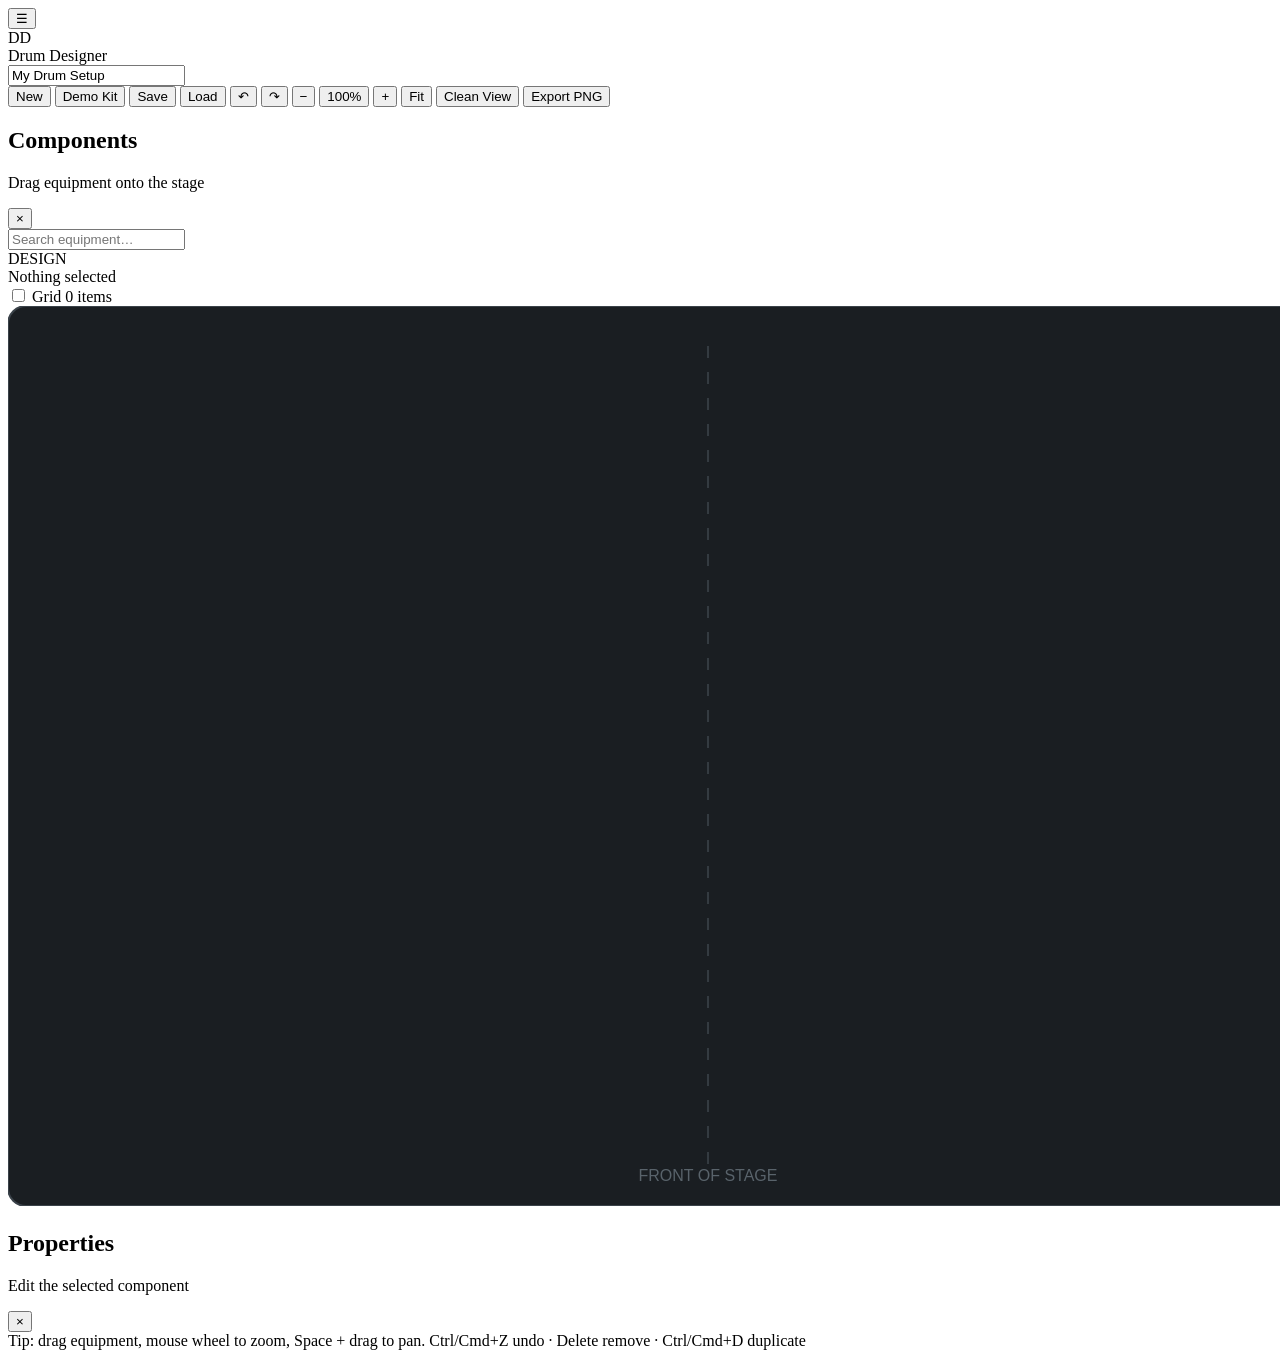
==== index.html @ b270025f "Build initial Drum Designer web app shell" ====
<!doctype html>
<html lang="en">
<head>
  <meta charset="utf-8" />
  <meta name="viewport" content="width=device-width, initial-scale=1" />
  <meta name="theme-color" content="#121417" />
  <title>Drum Designer</title>
  <link rel="stylesheet" href="styles.css" />
</head>
<body>
  <div class="app-shell">
    <header class="topbar">
      <div class="brand-block">
        <button class="icon-button mobile-only" id="libraryToggle" aria-label="Toggle component library">☰</button>
        <div class="brand-mark">DD</div>
        <div>
          <div class="brand-name">Drum Designer</div>
          <input id="projectName" class="project-name" value="My Drum Setup" aria-label="Project name" />
        </div>
      </div>

      <div class="toolbar" role="toolbar" aria-label="Project controls">
        <button class="tool-button" id="newProjectBtn">New</button>
        <button class="tool-button" id="demoBtn">Demo Kit</button>
        <button class="tool-button" id="saveBtn">Save</button>
        <button class="tool-button" id="loadBtn">Load</button>
        <span class="toolbar-divider"></span>
        <button class="icon-button" id="undoBtn" title="Undo (Ctrl/Cmd+Z)">↶</button>
        <button class="icon-button" id="redoBtn" title="Redo (Ctrl/Cmd+Shift+Z)">↷</button>
        <span class="toolbar-divider"></span>
        <button class="icon-button" id="zoomOutBtn" title="Zoom out">−</button>
        <button class="zoom-readout" id="zoomReadout">100%</button>
        <button class="icon-button" id="zoomInBtn" title="Zoom in">+</button>
        <button class="tool-button" id="fitBtn">Fit</button>
        <span class="toolbar-divider"></span>
        <button class="tool-button" id="cleanViewBtn">Clean View</button>
        <button class="tool-button primary" id="exportBtn">Export PNG</button>
      </div>
    </header>

    <main class="main-layout">
      <aside class="library-panel" id="libraryPanel">
        <div class="panel-heading">
          <div>
            <h2>Components</h2>
            <p>Drag equipment onto the stage</p>
          </div>
          <button class="icon-button mobile-only" id="libraryClose" aria-label="Close component library">×</button>
        </div>

        <div class="library-search-wrap">
          <input id="librarySearch" class="library-search" type="search" placeholder="Search equipment…" />
        </div>

        <div id="libraryContent" class="library-content"></div>
      </aside>

      <section class="workspace-wrap">
        <div class="workspace-status">
          <div class="mode-pill">DESIGN</div>
          <div id="selectionReadout">Nothing selected</div>
          <div class="status-spacer"></div>
          <label class="grid-toggle"><input id="gridToggle" type="checkbox" /> Grid</label>
          <span id="objectCount">0 items</span>
        </div>

        <div id="workspaceViewport" class="workspace-viewport" tabindex="0" aria-label="Drum layout workspace">
          <svg id="workspaceSvg" class="workspace-svg" xmlns="http://www.w3.org/2000/svg" width="1400" height="900" viewBox="0 0 1400 900">
            <defs>
              <radialGradient id="cymbalGradient" cx="42%" cy="36%" r="70%">
                <stop offset="0" stop-color="#fff3b8" />
                <stop offset="0.42" stop-color="#e5b94f" />
                <stop offset="0.78" stop-color="#b78128" />
                <stop offset="1" stop-color="#74501d" />
              </radialGradient>
              <radialGradient id="drumGradient" cx="45%" cy="38%" r="66%">
                <stop offset="0" stop-color="#f9fbfd" />
                <stop offset="0.7" stop-color="#d4dce2" />
                <stop offset="1" stop-color="#8d969d" />
              </radialGradient>
              <linearGradient id="hardwareGradient" x1="0" y1="0" x2="1" y2="1">
                <stop offset="0" stop-color="#e8edf0" />
                <stop offset="0.45" stop-color="#89939a" />
                <stop offset="1" stop-color="#434a50" />
              </linearGradient>
              <filter id="softShadow" x="-30%" y="-30%" width="160%" height="160%">
                <feDropShadow dx="0" dy="4" stdDeviation="5" flood-color="#000" flood-opacity="0.32" />
              </filter>
              <pattern id="gridPattern" width="25" height="25" patternUnits="userSpaceOnUse">
                <path d="M 25 0 L 0 0 0 25" fill="none" stroke="#2d343a" stroke-width="1" />
              </pattern>
            </defs>
            <rect id="stageBackground" x="0" y="0" width="1400" height="900" rx="18" fill="#1a1e22" stroke="#3a4249" stroke-width="2" />
            <rect id="gridLayer" x="0" y="0" width="1400" height="900" rx="18" fill="url(#gridPattern)" opacity="0" pointer-events="none" />
            <g id="stageGuides" pointer-events="none">
              <line x1="700" y1="40" x2="700" y2="860" stroke="#343b41" stroke-width="2" stroke-dasharray="12 14" />
              <text x="700" y="875" text-anchor="middle" fill="#59636b" font-size="16" font-family="Inter, Arial, sans-serif">FRONT OF STAGE</text>
            </g>
            <g id="objectLayer"></g>
          </svg>
        </div>

        <div class="floating-tools" id="floatingTools" hidden>
          <button id="duplicateBtn" title="Duplicate">Duplicate</button>
          <button id="rotateLeftBtn" title="Rotate left">−15°</button>
          <button id="rotateRightBtn" title="Rotate right">+15°</button>
          <button id="backBtn" title="Send backward">Back</button>
          <button id="frontBtn" title="Bring forward">Front</button>
          <button id="propertiesBtn" title="Properties">Properties</button>
          <button id="deleteBtn" class="danger" title="Delete">Delete</button>
        </div>
      </section>

      <aside class="properties-panel" id="propertiesPanel" aria-hidden="true">
        <div class="panel-heading">
          <div>
            <h2>Properties</h2>
            <p>Edit the selected component</p>
          </div>
          <button class="icon-button" id="propertiesClose" aria-label="Close properties">×</button>
        </div>
        <div id="propertiesContent" class="properties-content"></div>
      </aside>
    </main>

    <footer class="footerbar">
      <span>Tip: drag equipment, mouse wheel to zoom, Space + drag to pan.</span>
      <span>Ctrl/Cmd+Z undo · Delete remove · Ctrl/Cmd+D duplicate</span>
    </footer>
  </div>

  <div class="toast" id="toast" role="status" aria-live="polite"></div>

  <script src="app.js"></script>
</body>
</html>
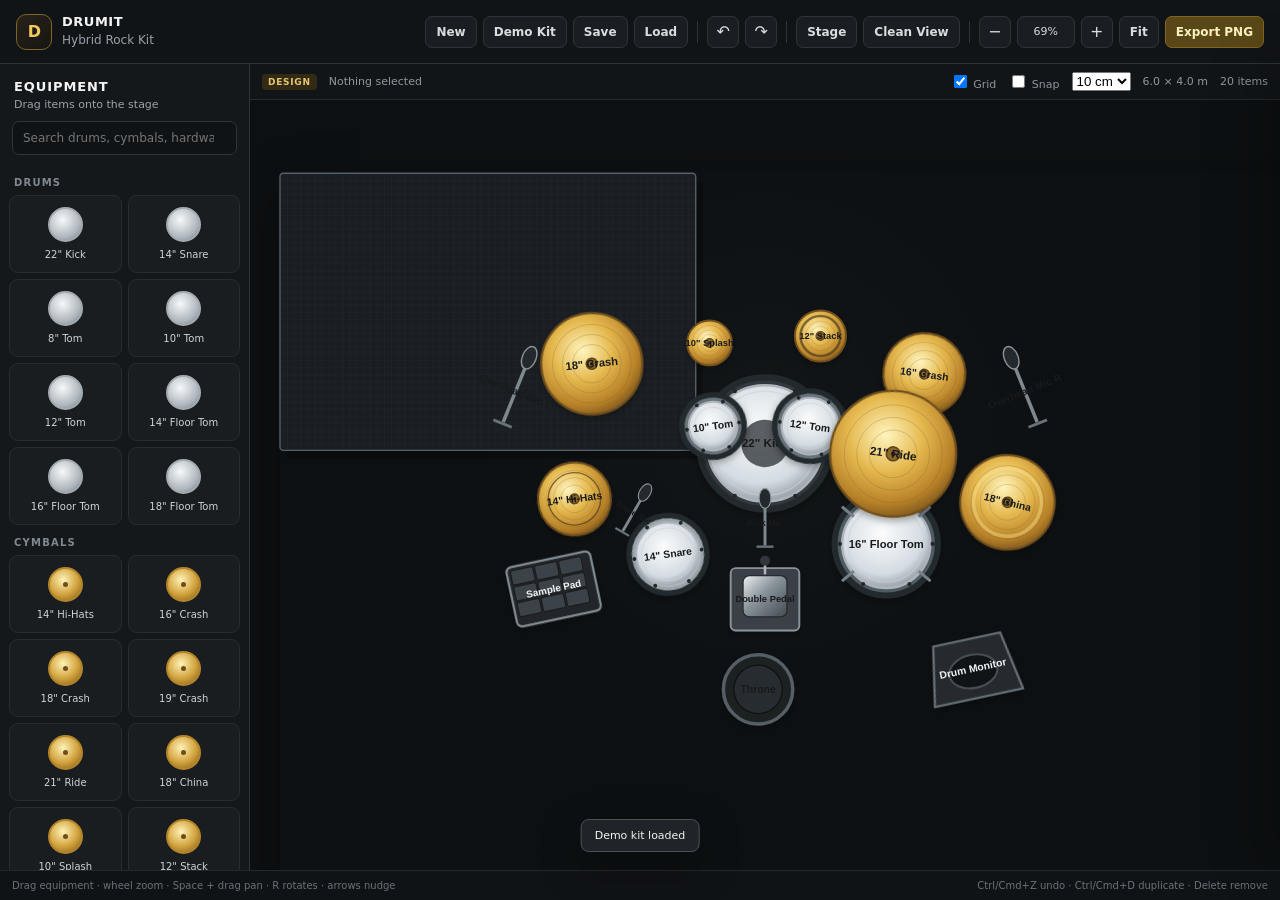
==== commit b6d1691b: "Upgrade Drumit editor controls and stage configuration UI" ====
--- a/index.html
+++ b/index.html
@@ -3,18 +3,18 @@
 <head>
   <meta charset="utf-8" />
   <meta name="viewport" content="width=device-width, initial-scale=1" />
-  <meta name="theme-color" content="#121417" />
-  <title>Drum Designer</title>
+  <meta name="theme-color" content="#101214" />
+  <title>Drumit — Drum & Stage Designer</title>
   <link rel="stylesheet" href="styles.css" />
 </head>
 <body>
   <div class="app-shell">
     <header class="topbar">
       <div class="brand-block">
-        <button class="icon-button mobile-only" id="libraryToggle" aria-label="Toggle component library">☰</button>
-        <div class="brand-mark">DD</div>
+        <button class="icon-button mobile-only" id="libraryToggle" aria-label="Toggle equipment library">☰</button>
+        <div class="brand-mark">D</div>
         <div>
-          <div class="brand-name">Drum Designer</div>
+          <div class="brand-name">Drumit</div>
           <input id="projectName" class="project-name" value="My Drum Setup" aria-label="Project name" />
         </div>
       </div>
@@ -28,12 +28,13 @@
         <button class="icon-button" id="undoBtn" title="Undo (Ctrl/Cmd+Z)">↶</button>
         <button class="icon-button" id="redoBtn" title="Redo (Ctrl/Cmd+Shift+Z)">↷</button>
         <span class="toolbar-divider"></span>
+        <button class="tool-button stage-button" id="stageBtn">Stage</button>
+        <button class="tool-button" id="cleanViewBtn">Clean View</button>
+        <span class="toolbar-divider"></span>
         <button class="icon-button" id="zoomOutBtn" title="Zoom out">−</button>
         <button class="zoom-readout" id="zoomReadout">100%</button>
         <button class="icon-button" id="zoomInBtn" title="Zoom in">+</button>
         <button class="tool-button" id="fitBtn">Fit</button>
-        <span class="toolbar-divider"></span>
-        <button class="tool-button" id="cleanViewBtn">Clean View</button>
         <button class="tool-button primary" id="exportBtn">Export PNG</button>
       </div>
     </header>
@@ -42,16 +43,14 @@
       <aside class="library-panel" id="libraryPanel">
         <div class="panel-heading">
           <div>
-            <h2>Components</h2>
-            <p>Drag equipment onto the stage</p>
+            <h2>Equipment</h2>
+            <p>Drag items onto the stage</p>
           </div>
-          <button class="icon-button mobile-only" id="libraryClose" aria-label="Close component library">×</button>
+          <button class="icon-button mobile-only" id="libraryClose" aria-label="Close equipment library">×</button>
         </div>
-
         <div class="library-search-wrap">
-          <input id="librarySearch" class="library-search" type="search" placeholder="Search equipment…" />
+          <input id="librarySearch" class="library-search" type="search" placeholder="Search drums, cymbals, hardware…" />
         </div>
-
         <div id="libraryContent" class="library-content"></div>
       </aside>
 
@@ -60,53 +59,63 @@
           <div class="mode-pill">DESIGN</div>
           <div id="selectionReadout">Nothing selected</div>
           <div class="status-spacer"></div>
-          <label class="grid-toggle"><input id="gridToggle" type="checkbox" /> Grid</label>
+          <label class="compact-control"><input id="gridToggle" type="checkbox" checked /> Grid</label>
+          <label class="compact-control"><input id="snapToggle" type="checkbox" /> Snap</label>
+          <select id="snapSize" class="status-select" title="Snap grid size">
+            <option value="5">5 cm</option>
+            <option value="10" selected>10 cm</option>
+            <option value="25">25 cm</option>
+            <option value="50">50 cm</option>
+          </select>
+          <span id="stageReadout">6.0 × 4.0 m</span>
           <span id="objectCount">0 items</span>
         </div>
 
-        <div id="workspaceViewport" class="workspace-viewport" tabindex="0" aria-label="Drum layout workspace">
-          <svg id="workspaceSvg" class="workspace-svg" xmlns="http://www.w3.org/2000/svg" width="1400" height="900" viewBox="0 0 1400 900">
+        <div id="workspaceViewport" class="workspace-viewport" tabindex="0" aria-label="Drum and stage layout workspace">
+          <svg id="workspaceSvg" class="workspace-svg" xmlns="http://www.w3.org/2000/svg" width="1800" height="1800" viewBox="0 0 1800 1800">
             <defs>
               <radialGradient id="cymbalGradient" cx="42%" cy="36%" r="70%">
-                <stop offset="0" stop-color="#fff3b8" />
+                <stop offset="0" stop-color="#fff5bf" />
                 <stop offset="0.42" stop-color="#e5b94f" />
                 <stop offset="0.78" stop-color="#b78128" />
                 <stop offset="1" stop-color="#74501d" />
               </radialGradient>
               <radialGradient id="drumGradient" cx="45%" cy="38%" r="66%">
-                <stop offset="0" stop-color="#f9fbfd" />
+                <stop offset="0" stop-color="#fbfcfd" />
                 <stop offset="0.7" stop-color="#d4dce2" />
                 <stop offset="1" stop-color="#8d969d" />
               </radialGradient>
               <linearGradient id="hardwareGradient" x1="0" y1="0" x2="1" y2="1">
-                <stop offset="0" stop-color="#e8edf0" />
+                <stop offset="0" stop-color="#edf1f3" />
                 <stop offset="0.45" stop-color="#89939a" />
                 <stop offset="1" stop-color="#434a50" />
               </linearGradient>
               <filter id="softShadow" x="-30%" y="-30%" width="160%" height="160%">
                 <feDropShadow dx="0" dy="4" stdDeviation="5" flood-color="#000" flood-opacity="0.32" />
               </filter>
-              <pattern id="gridPattern" width="25" height="25" patternUnits="userSpaceOnUse">
-                <path d="M 25 0 L 0 0 0 25" fill="none" stroke="#2d343a" stroke-width="1" />
+              <pattern id="gridPattern" width="10" height="10" patternUnits="userSpaceOnUse">
+                <path d="M 10 0 L 0 0 0 10" fill="none" stroke="#394148" stroke-width="0.7" />
               </pattern>
             </defs>
-            <rect id="stageBackground" x="0" y="0" width="1400" height="900" rx="18" fill="#1a1e22" stroke="#3a4249" stroke-width="2" />
-            <rect id="gridLayer" x="0" y="0" width="1400" height="900" rx="18" fill="url(#gridPattern)" opacity="0" pointer-events="none" />
-            <g id="stageGuides" pointer-events="none">
-              <line x1="700" y1="40" x2="700" y2="860" stroke="#343b41" stroke-width="2" stroke-dasharray="12 14" />
-              <text x="700" y="875" text-anchor="middle" fill="#59636b" font-size="16" font-family="Inter, Arial, sans-serif">FRONT OF STAGE</text>
+            <g id="stageTransform">
+              <rect id="stageShadow" x="0" y="0" width="600" height="400" rx="5" fill="#000" opacity=".3" transform="translate(10 12)" />
+              <rect id="stageBackground" x="0" y="0" width="600" height="400" rx="5" fill="#1a1e22" stroke="#56616a" stroke-width="2" />
+              <rect id="gridLayer" x="0" y="0" width="600" height="400" rx="5" fill="url(#gridPattern)" opacity=".5" pointer-events="none" />
+              <g id="riserLayer" pointer-events="none"></g>
+              <g id="stageGuides" pointer-events="none"></g>
+              <g id="objectLayer"></g>
             </g>
-            <g id="objectLayer"></g>
           </svg>
         </div>
 
         <div class="floating-tools" id="floatingTools" hidden>
           <button id="duplicateBtn" title="Duplicate">Duplicate</button>
-          <button id="rotateLeftBtn" title="Rotate left">−15°</button>
-          <button id="rotateRightBtn" title="Rotate right">+15°</button>
+          <button id="rotateLeftBtn" title="Rotate left 15°">−15°</button>
+          <button id="rotateRightBtn" title="Rotate right 15°">+15°</button>
           <button id="backBtn" title="Send backward">Back</button>
           <button id="frontBtn" title="Bring forward">Front</button>
-          <button id="propertiesBtn" title="Properties">Properties</button>
+          <button id="lockBtn" title="Lock / unlock">Lock</button>
+          <button id="propertiesBtn" title="Object properties">Properties</button>
           <button id="deleteBtn" class="danger" title="Delete">Delete</button>
         </div>
       </section>
@@ -114,8 +123,8 @@
       <aside class="properties-panel" id="propertiesPanel" aria-hidden="true">
         <div class="panel-heading">
           <div>
-            <h2>Properties</h2>
-            <p>Edit the selected component</p>
+            <h2 id="propertiesTitle">Properties</h2>
+            <p id="propertiesSubtitle">Edit the selected component</p>
           </div>
           <button class="icon-button" id="propertiesClose" aria-label="Close properties">×</button>
         </div>
@@ -124,13 +133,12 @@
     </main>
 
     <footer class="footerbar">
-      <span>Tip: drag equipment, mouse wheel to zoom, Space + drag to pan.</span>
-      <span>Ctrl/Cmd+Z undo · Delete remove · Ctrl/Cmd+D duplicate</span>
+      <span>Drag equipment · wheel zoom · Space + drag pan · R rotates · arrows nudge</span>
+      <span>Ctrl/Cmd+Z undo · Ctrl/Cmd+D duplicate · Delete remove</span>
     </footer>
   </div>
 
   <div class="toast" id="toast" role="status" aria-live="polite"></div>
-
   <script src="app.js"></script>
 </body>
 </html>
--- a/styles.css
+++ b/styles.css
@@ -0,0 +1,454 @@
+:root {
+  --bg: #0e1012;
+  --panel: #15181b;
+  --panel-2: #1a1e22;
+  --panel-3: #22272c;
+  --border: #2d343a;
+  --border-strong: #414a52;
+  --text: #f2f4f5;
+  --muted: #99a2aa;
+  --accent: #d7a93c;
+  --accent-strong: #f0c95e;
+  --danger: #d95d5d;
+  --shadow: 0 16px 40px rgba(0, 0, 0, 0.34);
+}
+
+* { box-sizing: border-box; }
+
+html, body {
+  margin: 0;
+  width: 100%;
+  height: 100%;
+  overflow: hidden;
+  background: var(--bg);
+  color: var(--text);
+  font-family: Inter, ui-sans-serif, system-ui, -apple-system, BlinkMacSystemFont, "Segoe UI", sans-serif;
+}
+
+button, input { font: inherit; }
+button { color: inherit; }
+
+.app-shell {
+  display: grid;
+  grid-template-rows: 64px minmax(0, 1fr) 30px;
+  width: 100vw;
+  height: 100vh;
+  background: var(--bg);
+}
+
+.topbar {
+  display: flex;
+  align-items: center;
+  justify-content: space-between;
+  gap: 18px;
+  padding: 0 16px;
+  border-bottom: 1px solid var(--border);
+  background: #111417;
+  min-width: 0;
+}
+
+.brand-block {
+  display: flex;
+  align-items: center;
+  gap: 10px;
+  min-width: 220px;
+}
+
+.brand-mark {
+  display: grid;
+  place-items: center;
+  width: 36px;
+  height: 36px;
+  border: 1px solid #7f6527;
+  border-radius: 10px;
+  color: var(--accent-strong);
+  background: linear-gradient(145deg, #282219, #171612);
+  font-weight: 800;
+  letter-spacing: -0.04em;
+}
+
+.brand-name {
+  font-size: 13px;
+  font-weight: 800;
+  letter-spacing: .04em;
+  text-transform: uppercase;
+}
+
+.project-name {
+  width: 170px;
+  padding: 2px 0;
+  border: 0;
+  outline: 0;
+  color: var(--muted);
+  background: transparent;
+  font-size: 12px;
+}
+
+.project-name:focus { color: var(--text); }
+
+.toolbar {
+  display: flex;
+  align-items: center;
+  justify-content: flex-end;
+  gap: 6px;
+  min-width: 0;
+  overflow-x: auto;
+  scrollbar-width: none;
+}
+.toolbar::-webkit-scrollbar { display: none; }
+
+.tool-button, .icon-button, .zoom-readout, .floating-tools button {
+  border: 1px solid var(--border);
+  border-radius: 7px;
+  background: #1a1e22;
+  color: #d9dde0;
+  cursor: pointer;
+  transition: .15s ease;
+  white-space: nowrap;
+}
+
+.tool-button:hover, .icon-button:hover, .zoom-readout:hover, .floating-tools button:hover {
+  border-color: var(--border-strong);
+  background: #23282d;
+  color: #fff;
+}
+
+.tool-button {
+  min-height: 32px;
+  padding: 0 10px;
+  font-size: 12px;
+  font-weight: 650;
+}
+
+.tool-button.primary {
+  border-color: #806622;
+  background: #5a4717;
+  color: #fff0bd;
+}
+.tool-button.primary:hover { background: #70591c; }
+
+.icon-button, .zoom-readout {
+  display: inline-grid;
+  place-items: center;
+  height: 32px;
+  min-width: 32px;
+  padding: 0 8px;
+}
+.zoom-readout { min-width: 58px; font-size: 11px; }
+.toolbar-divider { width: 1px; height: 22px; background: var(--border); margin: 0 3px; }
+
+.main-layout {
+  position: relative;
+  display: grid;
+  grid-template-columns: 250px minmax(0, 1fr);
+  min-height: 0;
+  min-width: 0;
+}
+
+.library-panel, .properties-panel {
+  min-height: 0;
+  background: var(--panel);
+}
+
+.library-panel {
+  display: flex;
+  flex-direction: column;
+  border-right: 1px solid var(--border);
+  z-index: 10;
+}
+
+.panel-heading {
+  display: flex;
+  align-items: center;
+  justify-content: space-between;
+  gap: 12px;
+  padding: 15px 14px 10px;
+}
+
+.panel-heading h2 {
+  margin: 0;
+  font-size: 13px;
+  text-transform: uppercase;
+  letter-spacing: .07em;
+}
+.panel-heading p {
+  margin: 4px 0 0;
+  color: var(--muted);
+  font-size: 11px;
+}
+
+.library-search-wrap { padding: 0 12px 10px; }
+.library-search {
+  width: 100%;
+  height: 34px;
+  border: 1px solid var(--border);
+  border-radius: 7px;
+  outline: none;
+  background: #101316;
+  color: var(--text);
+  padding: 0 10px;
+  font-size: 12px;
+}
+.library-search:focus { border-color: #6f5b2d; }
+
+.library-content {
+  min-height: 0;
+  overflow: auto;
+  padding: 0 9px 18px;
+}
+
+.library-category { margin-bottom: 8px; }
+.category-title {
+  margin: 12px 5px 7px;
+  color: #7f8991;
+  font-size: 10px;
+  font-weight: 800;
+  letter-spacing: .12em;
+  text-transform: uppercase;
+}
+
+.library-grid {
+  display: grid;
+  grid-template-columns: repeat(2, minmax(0, 1fr));
+  gap: 6px;
+}
+
+.library-item {
+  display: flex;
+  flex-direction: column;
+  align-items: center;
+  justify-content: center;
+  gap: 7px;
+  min-height: 78px;
+  padding: 8px 5px;
+  border: 1px solid #262c31;
+  border-radius: 9px;
+  background: #191d20;
+  color: #cfd4d8;
+  cursor: grab;
+  user-select: none;
+}
+.library-item:hover {
+  border-color: #66552c;
+  background: #202326;
+  color: #fff;
+}
+.library-item:active { cursor: grabbing; }
+.library-item span { text-align: center; font-size: 10px; line-height: 1.15; }
+
+.library-icon { position: relative; width: 35px; height: 35px; }
+.library-icon.circle {
+  border-radius: 50%;
+  border: 2px solid #a3abb0;
+  background: radial-gradient(circle at 40% 35%, #f6f8f9, #adb6bc 65%, #677179);
+}
+.library-icon.cymbal {
+  border-radius: 50%;
+  border: 2px solid #b48428;
+  background: radial-gradient(circle at 42% 35%, #fff3b8, #d1a23c 55%, #7a561e);
+}
+.library-icon.cymbal::after {
+  content: "";
+  position: absolute;
+  inset: 13px;
+  border-radius: 50%;
+  background: #6f4d1b;
+}
+.library-icon.rect {
+  border-radius: 5px;
+  border: 2px solid #65717a;
+  background: linear-gradient(145deg, #59646c, #252a2f);
+}
+.library-icon.pedal {
+  width: 24px;
+  height: 38px;
+  margin-left: 5px;
+  border-radius: 6px 6px 10px 10px;
+  border: 2px solid #7f8990;
+  background: linear-gradient(#bbc2c7, #484f55);
+  transform: skew(-8deg);
+}
+
+.workspace-wrap {
+  position: relative;
+  display: grid;
+  grid-template-rows: 36px minmax(0, 1fr);
+  min-width: 0;
+  min-height: 0;
+  background: #0c0f11;
+}
+
+.workspace-status {
+  display: flex;
+  align-items: center;
+  gap: 12px;
+  padding: 0 12px;
+  border-bottom: 1px solid #252b30;
+  background: #121518;
+  color: #8f989f;
+  font-size: 11px;
+}
+.status-spacer { flex: 1; }
+.mode-pill {
+  padding: 3px 6px;
+  border-radius: 4px;
+  color: #e6c66f;
+  background: #332a16;
+  font-size: 9px;
+  font-weight: 800;
+  letter-spacing: .08em;
+}
+.grid-toggle { display: flex; align-items: center; gap: 5px; cursor: pointer; }
+
+.workspace-viewport {
+  position: relative;
+  min-width: 0;
+  min-height: 0;
+  overflow: hidden;
+  outline: none;
+  background:
+    radial-gradient(circle at 50% 42%, rgba(255,255,255,.025), transparent 45%),
+    #0d1012;
+  cursor: default;
+}
+.workspace-viewport.panning { cursor: grabbing; }
+
+.workspace-svg {
+  position: absolute;
+  left: 50%;
+  top: 50%;
+  transform-origin: 0 0;
+  overflow: visible;
+  touch-action: none;
+  user-select: none;
+  box-shadow: 0 25px 70px rgba(0,0,0,.35);
+}
+
+.drum-object { cursor: move; }
+.drum-object.locked { cursor: not-allowed; }
+.drum-object .selection-ring { display: none; }
+.drum-object.selected .selection-ring { display: block; }
+.clean-mode .selection-ring, .clean-mode #stageGuides { display: none !important; }
+.clean-mode .drum-label { opacity: 1; }
+
+.drum-label {
+  font-family: Inter, Arial, sans-serif;
+  font-size: 15px;
+  font-weight: 760;
+  fill: #181a1c;
+  text-anchor: middle;
+  dominant-baseline: middle;
+  pointer-events: none;
+}
+.drum-label.light { fill: #f0f3f4; }
+.drum-sub-label {
+  font-family: Inter, Arial, sans-serif;
+  font-size: 10px;
+  fill: #525a60;
+  text-anchor: middle;
+  dominant-baseline: middle;
+  pointer-events: none;
+}
+
+.floating-tools {
+  position: absolute;
+  z-index: 20;
+  left: 50%;
+  bottom: 18px;
+  transform: translateX(-50%);
+  display: flex;
+  gap: 5px;
+  padding: 6px;
+  border: 1px solid var(--border-strong);
+  border-radius: 10px;
+  background: rgba(20, 23, 26, .96);
+  box-shadow: var(--shadow);
+  backdrop-filter: blur(8px);
+}
+.floating-tools[hidden] { display: none; }
+.floating-tools button { min-height: 30px; padding: 0 9px; font-size: 10px; }
+.floating-tools .danger:hover { border-color: #884646; background: #4a2727; color: #ffb0b0; }
+
+.properties-panel {
+  position: absolute;
+  z-index: 30;
+  top: 0;
+  right: 0;
+  bottom: 0;
+  width: 300px;
+  border-left: 1px solid var(--border);
+  box-shadow: -20px 0 50px rgba(0,0,0,.24);
+  transform: translateX(100%);
+  transition: transform .18s ease;
+}
+.properties-panel.open { transform: translateX(0); }
+.properties-content { padding: 2px 14px 18px; overflow: auto; height: calc(100% - 65px); }
+.property-group { margin: 12px 0 18px; }
+.property-group-title { margin-bottom: 9px; color: #7f8991; font-size: 10px; font-weight: 800; letter-spacing: .1em; text-transform: uppercase; }
+.property-row { display: grid; grid-template-columns: 92px minmax(0,1fr); align-items: center; gap: 8px; margin-bottom: 8px; }
+.property-row label { color: #a7afb5; font-size: 11px; }
+.property-row input, .property-row select {
+  width: 100%; height: 32px; border: 1px solid var(--border); border-radius: 6px; outline: 0; background: #101316; color: #edf0f2; padding: 0 8px; font-size: 11px;
+}
+.property-row input:focus, .property-row select:focus { border-color: #6e5a2c; }
+
+.footerbar {
+  display: flex;
+  align-items: center;
+  justify-content: space-between;
+  gap: 12px;
+  padding: 0 12px;
+  border-top: 1px solid #24292e;
+  background: #101316;
+  color: #697279;
+  font-size: 10px;
+}
+
+.toast {
+  position: fixed;
+  left: 50%;
+  bottom: 48px;
+  z-index: 100;
+  transform: translate(-50%, 20px);
+  padding: 9px 13px;
+  border: 1px solid #4a5157;
+  border-radius: 8px;
+  background: #202428;
+  color: #f1f3f4;
+  box-shadow: var(--shadow);
+  opacity: 0;
+  pointer-events: none;
+  transition: .18s ease;
+  font-size: 11px;
+}
+.toast.show { opacity: 1; transform: translate(-50%, 0); }
+
+.mobile-only { display: none; }
+
+@media (max-width: 900px) {
+  .app-shell { grid-template-rows: 60px minmax(0,1fr) 26px; }
+  .topbar { padding: 0 9px; }
+  .brand-block { min-width: 190px; }
+  .brand-mark { display: none; }
+  .main-layout { grid-template-columns: minmax(0, 1fr); }
+  .library-panel {
+    position: absolute;
+    inset: 0 auto 0 0;
+    width: 250px;
+    transform: translateX(-100%);
+    transition: transform .18s ease;
+    box-shadow: 20px 0 50px rgba(0,0,0,.32);
+  }
+  .library-panel.open { transform: translateX(0); }
+  .mobile-only { display: inline-grid; }
+  .footerbar span:last-child { display: none; }
+  .floating-tools { max-width: calc(100vw - 20px); overflow-x: auto; }
+  .toolbar .tool-button:not(.primary) { display: none; }
+}
+
+@media (max-width: 560px) {
+  .project-name { width: 125px; }
+  .toolbar-divider { display: none; }
+  .toolbar #undoBtn, .toolbar #redoBtn, .toolbar #zoomOutBtn, .toolbar #zoomInBtn, .toolbar #zoomReadout { display: none; }
+  .properties-panel { width: min(300px, 92vw); }
+}
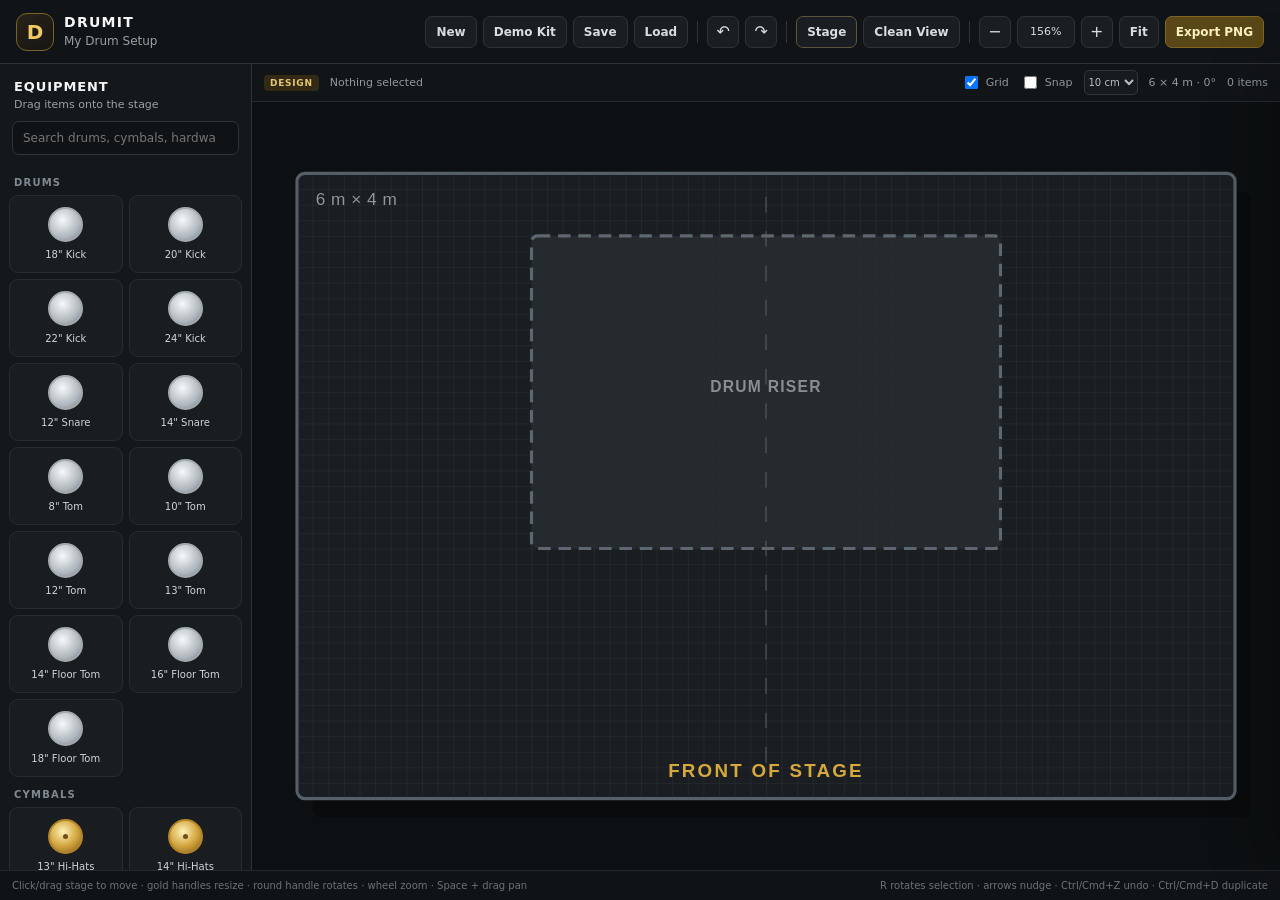
==== commit 2b2f8933: "Add direct stage transform handles" ====
--- a/index.html
+++ b/index.html
@@ -104,6 +104,7 @@
               <g id="riserLayer" pointer-events="none"></g>
               <g id="stageGuides" pointer-events="none"></g>
               <g id="objectLayer"></g>
+              <g id="stageInteractionLayer"></g>
             </g>
           </svg>
         </div>
@@ -133,12 +134,12 @@
     </main>
 
     <footer class="footerbar">
-      <span>Drag equipment · wheel zoom · Space + drag pan · R rotates · arrows nudge</span>
-      <span>Ctrl/Cmd+Z undo · Ctrl/Cmd+D duplicate · Delete remove</span>
+      <span>Click/drag stage to move · gold handles resize · round handle rotates · wheel zoom · Space + drag pan</span>
+      <span>R rotates selection · arrows nudge · Ctrl/Cmd+Z undo · Ctrl/Cmd+D duplicate</span>
     </footer>
   </div>
 
   <div class="toast" id="toast" role="status" aria-live="polite"></div>
   <script src="app.js"></script>
 </body>
-</html>
+</html>
--- a/styles.css
+++ b/styles.css
@@ -1,454 +1,12 @@
-:root {
-  --bg: #0e1012;
-  --panel: #15181b;
-  --panel-2: #1a1e22;
-  --panel-3: #22272c;
-  --border: #2d343a;
-  --border-strong: #414a52;
-  --text: #f2f4f5;
-  --muted: #99a2aa;
-  --accent: #d7a93c;
-  --accent-strong: #f0c95e;
-  --danger: #d95d5d;
-  --shadow: 0 16px 40px rgba(0, 0, 0, 0.34);
-}
-
-* { box-sizing: border-box; }
-
-html, body {
-  margin: 0;
-  width: 100%;
-  height: 100%;
-  overflow: hidden;
-  background: var(--bg);
-  color: var(--text);
-  font-family: Inter, ui-sans-serif, system-ui, -apple-system, BlinkMacSystemFont, "Segoe UI", sans-serif;
-}
-
-button, input { font: inherit; }
-button { color: inherit; }
-
-.app-shell {
-  display: grid;
-  grid-template-rows: 64px minmax(0, 1fr) 30px;
-  width: 100vw;
-  height: 100vh;
-  background: var(--bg);
-}
-
-.topbar {
-  display: flex;
-  align-items: center;
-  justify-content: space-between;
-  gap: 18px;
-  padding: 0 16px;
-  border-bottom: 1px solid var(--border);
-  background: #111417;
-  min-width: 0;
-}
-
-.brand-block {
-  display: flex;
-  align-items: center;
-  gap: 10px;
-  min-width: 220px;
-}
-
-.brand-mark {
-  display: grid;
-  place-items: center;
-  width: 36px;
-  height: 36px;
-  border: 1px solid #7f6527;
-  border-radius: 10px;
-  color: var(--accent-strong);
-  background: linear-gradient(145deg, #282219, #171612);
-  font-weight: 800;
-  letter-spacing: -0.04em;
-}
-
-.brand-name {
-  font-size: 13px;
-  font-weight: 800;
-  letter-spacing: .04em;
-  text-transform: uppercase;
-}
-
-.project-name {
-  width: 170px;
-  padding: 2px 0;
-  border: 0;
-  outline: 0;
-  color: var(--muted);
-  background: transparent;
-  font-size: 12px;
-}
-
-.project-name:focus { color: var(--text); }
-
-.toolbar {
-  display: flex;
-  align-items: center;
-  justify-content: flex-end;
-  gap: 6px;
-  min-width: 0;
-  overflow-x: auto;
-  scrollbar-width: none;
-}
-.toolbar::-webkit-scrollbar { display: none; }
-
-.tool-button, .icon-button, .zoom-readout, .floating-tools button {
-  border: 1px solid var(--border);
-  border-radius: 7px;
-  background: #1a1e22;
-  color: #d9dde0;
-  cursor: pointer;
-  transition: .15s ease;
-  white-space: nowrap;
-}
-
-.tool-button:hover, .icon-button:hover, .zoom-readout:hover, .floating-tools button:hover {
-  border-color: var(--border-strong);
-  background: #23282d;
-  color: #fff;
-}
-
-.tool-button {
-  min-height: 32px;
-  padding: 0 10px;
-  font-size: 12px;
-  font-weight: 650;
-}
-
-.tool-button.primary {
-  border-color: #806622;
-  background: #5a4717;
-  color: #fff0bd;
-}
-.tool-button.primary:hover { background: #70591c; }
-
-.icon-button, .zoom-readout {
-  display: inline-grid;
-  place-items: center;
-  height: 32px;
-  min-width: 32px;
-  padding: 0 8px;
-}
-.zoom-readout { min-width: 58px; font-size: 11px; }
-.toolbar-divider { width: 1px; height: 22px; background: var(--border); margin: 0 3px; }
-
-.main-layout {
-  position: relative;
-  display: grid;
-  grid-template-columns: 250px minmax(0, 1fr);
-  min-height: 0;
-  min-width: 0;
-}
-
-.library-panel, .properties-panel {
-  min-height: 0;
-  background: var(--panel);
-}
-
-.library-panel {
-  display: flex;
-  flex-direction: column;
-  border-right: 1px solid var(--border);
-  z-index: 10;
-}
-
-.panel-heading {
-  display: flex;
-  align-items: center;
-  justify-content: space-between;
-  gap: 12px;
-  padding: 15px 14px 10px;
-}
-
-.panel-heading h2 {
-  margin: 0;
-  font-size: 13px;
-  text-transform: uppercase;
-  letter-spacing: .07em;
-}
-.panel-heading p {
-  margin: 4px 0 0;
-  color: var(--muted);
-  font-size: 11px;
-}
-
-.library-search-wrap { padding: 0 12px 10px; }
-.library-search {
-  width: 100%;
-  height: 34px;
-  border: 1px solid var(--border);
-  border-radius: 7px;
-  outline: none;
-  background: #101316;
-  color: var(--text);
-  padding: 0 10px;
-  font-size: 12px;
-}
-.library-search:focus { border-color: #6f5b2d; }
-
-.library-content {
-  min-height: 0;
-  overflow: auto;
-  padding: 0 9px 18px;
-}
-
-.library-category { margin-bottom: 8px; }
-.category-title {
-  margin: 12px 5px 7px;
-  color: #7f8991;
-  font-size: 10px;
-  font-weight: 800;
-  letter-spacing: .12em;
-  text-transform: uppercase;
-}
-
-.library-grid {
-  display: grid;
-  grid-template-columns: repeat(2, minmax(0, 1fr));
-  gap: 6px;
-}
-
-.library-item {
-  display: flex;
-  flex-direction: column;
-  align-items: center;
-  justify-content: center;
-  gap: 7px;
-  min-height: 78px;
-  padding: 8px 5px;
-  border: 1px solid #262c31;
-  border-radius: 9px;
-  background: #191d20;
-  color: #cfd4d8;
-  cursor: grab;
-  user-select: none;
-}
-.library-item:hover {
-  border-color: #66552c;
-  background: #202326;
-  color: #fff;
-}
-.library-item:active { cursor: grabbing; }
-.library-item span { text-align: center; font-size: 10px; line-height: 1.15; }
-
-.library-icon { position: relative; width: 35px; height: 35px; }
-.library-icon.circle {
-  border-radius: 50%;
-  border: 2px solid #a3abb0;
-  background: radial-gradient(circle at 40% 35%, #f6f8f9, #adb6bc 65%, #677179);
-}
-.library-icon.cymbal {
-  border-radius: 50%;
-  border: 2px solid #b48428;
-  background: radial-gradient(circle at 42% 35%, #fff3b8, #d1a23c 55%, #7a561e);
-}
-.library-icon.cymbal::after {
-  content: "";
-  position: absolute;
-  inset: 13px;
-  border-radius: 50%;
-  background: #6f4d1b;
-}
-.library-icon.rect {
-  border-radius: 5px;
-  border: 2px solid #65717a;
-  background: linear-gradient(145deg, #59646c, #252a2f);
-}
-.library-icon.pedal {
-  width: 24px;
-  height: 38px;
-  margin-left: 5px;
-  border-radius: 6px 6px 10px 10px;
-  border: 2px solid #7f8990;
-  background: linear-gradient(#bbc2c7, #484f55);
-  transform: skew(-8deg);
-}
-
-.workspace-wrap {
-  position: relative;
-  display: grid;
-  grid-template-rows: 36px minmax(0, 1fr);
-  min-width: 0;
-  min-height: 0;
-  background: #0c0f11;
-}
-
-.workspace-status {
-  display: flex;
-  align-items: center;
-  gap: 12px;
-  padding: 0 12px;
-  border-bottom: 1px solid #252b30;
-  background: #121518;
-  color: #8f989f;
-  font-size: 11px;
-}
-.status-spacer { flex: 1; }
-.mode-pill {
-  padding: 3px 6px;
-  border-radius: 4px;
-  color: #e6c66f;
-  background: #332a16;
-  font-size: 9px;
-  font-weight: 800;
-  letter-spacing: .08em;
-}
-.grid-toggle { display: flex; align-items: center; gap: 5px; cursor: pointer; }
-
-.workspace-viewport {
-  position: relative;
-  min-width: 0;
-  min-height: 0;
-  overflow: hidden;
-  outline: none;
-  background:
-    radial-gradient(circle at 50% 42%, rgba(255,255,255,.025), transparent 45%),
-    #0d1012;
-  cursor: default;
-}
-.workspace-viewport.panning { cursor: grabbing; }
-
-.workspace-svg {
-  position: absolute;
-  left: 50%;
-  top: 50%;
-  transform-origin: 0 0;
-  overflow: visible;
-  touch-action: none;
-  user-select: none;
-  box-shadow: 0 25px 70px rgba(0,0,0,.35);
-}
-
-.drum-object { cursor: move; }
-.drum-object.locked { cursor: not-allowed; }
-.drum-object .selection-ring { display: none; }
-.drum-object.selected .selection-ring { display: block; }
-.clean-mode .selection-ring, .clean-mode #stageGuides { display: none !important; }
-.clean-mode .drum-label { opacity: 1; }
-
-.drum-label {
-  font-family: Inter, Arial, sans-serif;
-  font-size: 15px;
-  font-weight: 760;
-  fill: #181a1c;
-  text-anchor: middle;
-  dominant-baseline: middle;
-  pointer-events: none;
-}
-.drum-label.light { fill: #f0f3f4; }
-.drum-sub-label {
-  font-family: Inter, Arial, sans-serif;
-  font-size: 10px;
-  fill: #525a60;
-  text-anchor: middle;
-  dominant-baseline: middle;
-  pointer-events: none;
-}
-
-.floating-tools {
-  position: absolute;
-  z-index: 20;
-  left: 50%;
-  bottom: 18px;
-  transform: translateX(-50%);
-  display: flex;
-  gap: 5px;
-  padding: 6px;
-  border: 1px solid var(--border-strong);
-  border-radius: 10px;
-  background: rgba(20, 23, 26, .96);
-  box-shadow: var(--shadow);
-  backdrop-filter: blur(8px);
-}
-.floating-tools[hidden] { display: none; }
-.floating-tools button { min-height: 30px; padding: 0 9px; font-size: 10px; }
-.floating-tools .danger:hover { border-color: #884646; background: #4a2727; color: #ffb0b0; }
-
-.properties-panel {
-  position: absolute;
-  z-index: 30;
-  top: 0;
-  right: 0;
-  bottom: 0;
-  width: 300px;
-  border-left: 1px solid var(--border);
-  box-shadow: -20px 0 50px rgba(0,0,0,.24);
-  transform: translateX(100%);
-  transition: transform .18s ease;
-}
-.properties-panel.open { transform: translateX(0); }
-.properties-content { padding: 2px 14px 18px; overflow: auto; height: calc(100% - 65px); }
-.property-group { margin: 12px 0 18px; }
-.property-group-title { margin-bottom: 9px; color: #7f8991; font-size: 10px; font-weight: 800; letter-spacing: .1em; text-transform: uppercase; }
-.property-row { display: grid; grid-template-columns: 92px minmax(0,1fr); align-items: center; gap: 8px; margin-bottom: 8px; }
-.property-row label { color: #a7afb5; font-size: 11px; }
-.property-row input, .property-row select {
-  width: 100%; height: 32px; border: 1px solid var(--border); border-radius: 6px; outline: 0; background: #101316; color: #edf0f2; padding: 0 8px; font-size: 11px;
-}
-.property-row input:focus, .property-row select:focus { border-color: #6e5a2c; }
-
-.footerbar {
-  display: flex;
-  align-items: center;
-  justify-content: space-between;
-  gap: 12px;
-  padding: 0 12px;
-  border-top: 1px solid #24292e;
-  background: #101316;
-  color: #697279;
-  font-size: 10px;
-}
-
-.toast {
-  position: fixed;
-  left: 50%;
-  bottom: 48px;
-  z-index: 100;
-  transform: translate(-50%, 20px);
-  padding: 9px 13px;
-  border: 1px solid #4a5157;
-  border-radius: 8px;
-  background: #202428;
-  color: #f1f3f4;
-  box-shadow: var(--shadow);
-  opacity: 0;
-  pointer-events: none;
-  transition: .18s ease;
-  font-size: 11px;
-}
-.toast.show { opacity: 1; transform: translate(-50%, 0); }
-
-.mobile-only { display: none; }
-
-@media (max-width: 900px) {
-  .app-shell { grid-template-rows: 60px minmax(0,1fr) 26px; }
-  .topbar { padding: 0 9px; }
-  .brand-block { min-width: 190px; }
-  .brand-mark { display: none; }
-  .main-layout { grid-template-columns: minmax(0, 1fr); }
-  .library-panel {
-    position: absolute;
-    inset: 0 auto 0 0;
-    width: 250px;
-    transform: translateX(-100%);
-    transition: transform .18s ease;
-    box-shadow: 20px 0 50px rgba(0,0,0,.32);
-  }
-  .library-panel.open { transform: translateX(0); }
-  .mobile-only { display: inline-grid; }
-  .footerbar span:last-child { display: none; }
-  .floating-tools { max-width: calc(100vw - 20px); overflow-x: auto; }
-  .toolbar .tool-button:not(.primary) { display: none; }
-}
-
-@media (max-width: 560px) {
-  .project-name { width: 125px; }
-  .toolbar-divider { display: none; }
-  .toolbar #undoBtn, .toolbar #redoBtn, .toolbar #zoomOutBtn, .toolbar #zoomInBtn, .toolbar #zoomReadout { display: none; }
-  .properties-panel { width: min(300px, 92vw); }
-}
+:root{--bg:#0d0f11;--panel:#15181b;--panel2:#1a1e22;--panel3:#22272c;--border:#2d343a;--border2:#46515a;--text:#f3f5f6;--muted:#96a0a8;--accent:#d7a93c;--accent2:#f0ca63;--danger:#dc6767;--shadow:0 18px 48px rgba(0,0,0,.36)}
+*{box-sizing:border-box}html,body{margin:0;width:100%;height:100%;overflow:hidden;background:var(--bg);color:var(--text);font-family:Inter,ui-sans-serif,system-ui,-apple-system,BlinkMacSystemFont,"Segoe UI",sans-serif}button,input,select{font:inherit}button{color:inherit}.app-shell{display:grid;grid-template-rows:64px minmax(0,1fr) 30px;width:100vw;height:100vh;background:var(--bg)}
+.topbar{display:flex;align-items:center;justify-content:space-between;gap:18px;padding:0 16px;border-bottom:1px solid var(--border);background:#111417;min-width:0}.brand-block{display:flex;align-items:center;gap:10px;min-width:205px}.brand-mark{display:grid;place-items:center;width:38px;height:38px;border:1px solid #7b6328;border-radius:11px;color:var(--accent2);background:linear-gradient(145deg,#282219,#171612);font-size:20px;font-weight:900}.brand-name{font-size:14px;font-weight:900;letter-spacing:.09em;text-transform:uppercase}.project-name{width:165px;padding:2px 0;border:0;outline:0;color:var(--muted);background:transparent;font-size:12px}.project-name:focus{color:var(--text)}
+.toolbar{display:flex;align-items:center;justify-content:flex-end;gap:6px;min-width:0;overflow-x:auto;scrollbar-width:none}.toolbar::-webkit-scrollbar{display:none}.tool-button,.icon-button,.zoom-readout,.floating-tools button{border:1px solid var(--border);border-radius:7px;background:#1a1e22;color:#d9dde0;cursor:pointer;transition:.14s ease;white-space:nowrap}.tool-button:hover,.icon-button:hover,.zoom-readout:hover,.floating-tools button:hover{border-color:var(--border2);background:#242a2f;color:#fff}.tool-button{min-height:32px;padding:0 10px;font-size:12px;font-weight:700}.tool-button.primary{border-color:#806622;background:#5a4717;color:#fff0bd}.tool-button.primary:hover{background:#725b1d}.stage-button{border-color:#5d573d}.icon-button,.zoom-readout{display:inline-grid;place-items:center;height:32px;min-width:32px;padding:0 8px}.zoom-readout{min-width:58px;font-size:11px}.toolbar-divider{width:1px;height:22px;background:var(--border);margin:0 3px}
+.main-layout{position:relative;display:grid;grid-template-columns:252px minmax(0,1fr);min-height:0;min-width:0}.library-panel,.properties-panel{min-height:0;background:var(--panel)}.library-panel{display:flex;flex-direction:column;border-right:1px solid var(--border);z-index:10}.panel-heading{display:flex;align-items:center;justify-content:space-between;gap:12px;padding:15px 14px 10px}.panel-heading h2{margin:0;font-size:13px;text-transform:uppercase;letter-spacing:.07em}.panel-heading p{margin:4px 0 0;color:var(--muted);font-size:11px}.library-search-wrap{padding:0 12px 10px}.library-search{width:100%;height:34px;border:1px solid var(--border);border-radius:7px;outline:none;background:#101316;color:var(--text);padding:0 10px;font-size:12px}.library-search:focus{border-color:#6f5b2d}.library-content{min-height:0;overflow:auto;padding:0 9px 18px}.library-category{margin-bottom:8px}.category-title{margin:12px 5px 7px;color:#7f8991;font-size:10px;font-weight:900;letter-spacing:.12em;text-transform:uppercase}.library-grid{display:grid;grid-template-columns:repeat(2,minmax(0,1fr));gap:6px}.library-item{display:flex;flex-direction:column;align-items:center;justify-content:center;gap:7px;min-height:78px;padding:8px 5px;border:1px solid #262c31;border-radius:9px;background:#191d20;color:#cfd4d8;cursor:grab;user-select:none}.library-item:hover{border-color:#68572c;background:#202428;color:#fff}.library-item:active{cursor:grabbing}.library-item span{text-align:center;font-size:10px;line-height:1.15}.library-icon{position:relative;width:35px;height:35px}.library-icon.circle{border-radius:50%;border:2px solid #a3abb0;background:radial-gradient(circle at 40% 35%,#f6f8f9,#adb6bc 65%,#677179)}.library-icon.cymbal{border-radius:50%;border:2px solid #b48428;background:radial-gradient(circle at 42% 35%,#fff3b8,#d1a23c 55%,#7a561e)}.library-icon.cymbal:after{content:"";position:absolute;inset:13px;border-radius:50%;background:#6f4d1b}.library-icon.rect{border-radius:5px;border:2px solid #65717a;background:linear-gradient(145deg,#59646c,#252a2f)}.library-icon.pedal{width:24px;height:38px;margin-left:5px;border-radius:6px 6px 10px 10px;border:2px solid #7f8990;background:linear-gradient(#bbc2c7,#484f55);transform:skew(-8deg)}
+.workspace-wrap{position:relative;display:grid;grid-template-rows:38px minmax(0,1fr);min-width:0;min-height:0;background:#0c0f11}.workspace-status{display:flex;align-items:center;gap:11px;padding:0 12px;border-bottom:1px solid #252b30;background:#121518;color:#8f989f;font-size:11px}.status-spacer{flex:1}.mode-pill{padding:3px 6px;border-radius:4px;color:#e6c66f;background:#332a16;font-size:9px;font-weight:900;letter-spacing:.08em}.compact-control{display:flex;align-items:center;gap:5px;cursor:pointer}.status-select{height:25px;border:1px solid #30363c;border-radius:5px;background:#171b1f;color:#b8c0c5;font-size:10px;outline:0}.workspace-viewport{position:relative;min-width:0;min-height:0;overflow:hidden;outline:none;background:radial-gradient(circle at 50% 42%,rgba(255,255,255,.028),transparent 46%),#0d1012;cursor:default}.workspace-viewport.panning{cursor:grabbing}.workspace-svg{position:absolute;left:50%;top:50%;transform-origin:0 0;overflow:visible;touch-action:none;user-select:none}.drum-object{cursor:move}.drum-object.locked{cursor:not-allowed}.drum-object .selection-ring{display:none}.drum-object.selected .selection-ring{display:block}.clean-mode .selection-ring,.clean-mode #stageGuides{display:none!important}.drum-label{font-family:Inter,Arial,sans-serif;font-size:13px;font-weight:800;fill:#181a1c;text-anchor:middle;dominant-baseline:middle;pointer-events:none}.drum-label.light{fill:#f0f3f4}.drum-sub-label{font-family:Inter,Arial,sans-serif;font-size:9px;fill:#566067;text-anchor:middle;dominant-baseline:middle;pointer-events:none}.dimension-label{font-family:Inter,Arial,sans-serif;font-size:11px;fill:#8c969d;letter-spacing:.03em}.stage-front-label{font-family:Inter,Arial,sans-serif;font-size:12px;font-weight:900;fill:#d7a93c;letter-spacing:.12em}.riser-label{font-family:Inter,Arial,sans-serif;font-size:10px;font-weight:800;fill:#878f94;letter-spacing:.08em}
+.floating-tools{position:absolute;z-index:20;left:50%;bottom:18px;transform:translateX(-50%);display:flex;gap:5px;padding:6px;border:1px solid var(--border2);border-radius:10px;background:rgba(20,23,26,.96);box-shadow:var(--shadow);backdrop-filter:blur(8px)}.floating-tools[hidden]{display:none}.floating-tools button{min-height:30px;padding:0 9px;font-size:10px}.floating-tools .danger:hover{border-color:#884646;background:#4a2727;color:#ffb0b0}
+.properties-panel{position:absolute;z-index:30;top:0;right:0;bottom:0;width:330px;border-left:1px solid var(--border);box-shadow:-20px 0 50px rgba(0,0,0,.24);transform:translateX(100%);transition:transform .18s ease}.properties-panel.open{transform:translateX(0)}.properties-content{padding:2px 14px 24px;overflow:auto;height:calc(100% - 65px)}.property-group{margin:12px 0 18px}.property-group-title{margin-bottom:9px;color:#7f8991;font-size:10px;font-weight:900;letter-spacing:.1em;text-transform:uppercase}.property-row{display:grid;grid-template-columns:105px minmax(0,1fr);align-items:center;gap:8px;margin-bottom:8px}.property-row label{color:#a7afb5;font-size:11px}.property-row input,.property-row select{width:100%;height:32px;border:1px solid var(--border);border-radius:6px;outline:0;background:#101316;color:#edf0f2;padding:0 8px;font-size:11px}.property-row input:focus,.property-row select:focus{border-color:#6e5a2c}.property-row input[type=checkbox]{width:auto;height:auto;justify-self:start}.property-actions{display:grid;grid-template-columns:1fr 1fr;gap:7px;margin-top:10px}.property-actions button{height:32px;border:1px solid var(--border);border-radius:6px;background:#1c2024;color:#d9dfe2;cursor:pointer;font-size:11px}.property-actions button:hover{background:#252b30;border-color:var(--border2)}.property-note{padding:9px 10px;border:1px solid #2a3035;border-radius:7px;background:#111417;color:#7d878e;font-size:10px;line-height:1.45}.section-rule{height:1px;background:#262c31;margin:15px 0}
+.footerbar{display:flex;align-items:center;justify-content:space-between;gap:12px;padding:0 12px;border-top:1px solid #24292e;background:#101316;color:#697279;font-size:10px}.toast{position:fixed;left:50%;bottom:48px;z-index:100;transform:translate(-50%,20px);padding:9px 13px;border:1px solid #4a5157;border-radius:8px;background:#202428;color:#f1f3f4;box-shadow:var(--shadow);opacity:0;pointer-events:none;transition:.18s ease;font-size:11px}.toast.show{opacity:1;transform:translate(-50%,0)}.mobile-only{display:none}
+@media(max-width:1000px){.toolbar .tool-button:not(.primary):not(.stage-button){display:none}.workspace-status #stageReadout{display:none}}
+@media(max-width:900px){.app-shell{grid-template-rows:60px minmax(0,1fr) 26px}.topbar{padding:0 9px}.brand-block{min-width:180px}.brand-mark{display:none}.main-layout{grid-template-columns:minmax(0,1fr)}.library-panel{position:absolute;inset:0 auto 0 0;width:252px;transform:translateX(-100%);transition:transform .18s ease;box-shadow:20px 0 50px rgba(0,0,0,.32)}.library-panel.open{transform:translateX(0)}.mobile-only{display:inline-grid}.footerbar span:last-child{display:none}.floating-tools{max-width:calc(100vw - 20px);overflow-x:auto}.workspace-status .status-select{display:none}}
+@media(max-width:560px){.project-name{width:115px}.toolbar-divider{display:none}.toolbar #undoBtn,.toolbar #redoBtn,.toolbar #zoomOutBtn,.toolbar #zoomInBtn,.toolbar #zoomReadout{display:none}.properties-panel{width:min(330px,94vw)}.workspace-status .compact-control:last-of-type{display:none}}
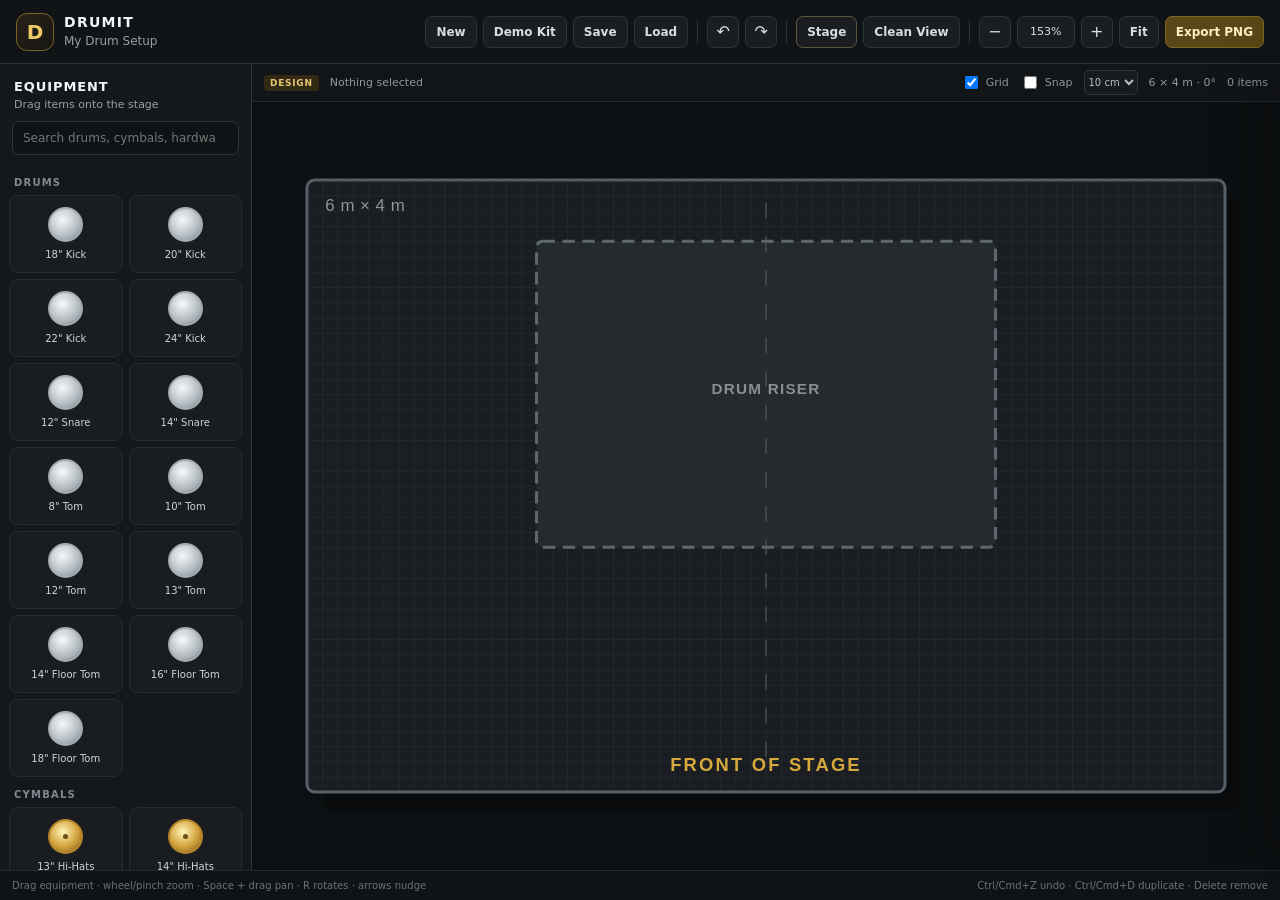
==== commit f1fbb0ba: "Load pinch-to-zoom touch support" ====
--- a/index.html
+++ b/index.html
@@ -134,12 +134,13 @@
     </main>
 
     <footer class="footerbar">
-      <span>Click/drag stage to move · gold handles resize · round handle rotates · wheel zoom · Space + drag pan</span>
-      <span>R rotates selection · arrows nudge · Ctrl/Cmd+Z undo · Ctrl/Cmd+D duplicate</span>
+      <span>Drag equipment · wheel/pinch zoom · Space + drag pan · R rotates · arrows nudge</span>
+      <span>Ctrl/Cmd+Z undo · Ctrl/Cmd+D duplicate · Delete remove</span>
     </footer>
   </div>
 
   <div class="toast" id="toast" role="status" aria-live="polite"></div>
   <script src="app.js"></script>
+  <script src="touch.js"></script>
 </body>
-</html>+</html>
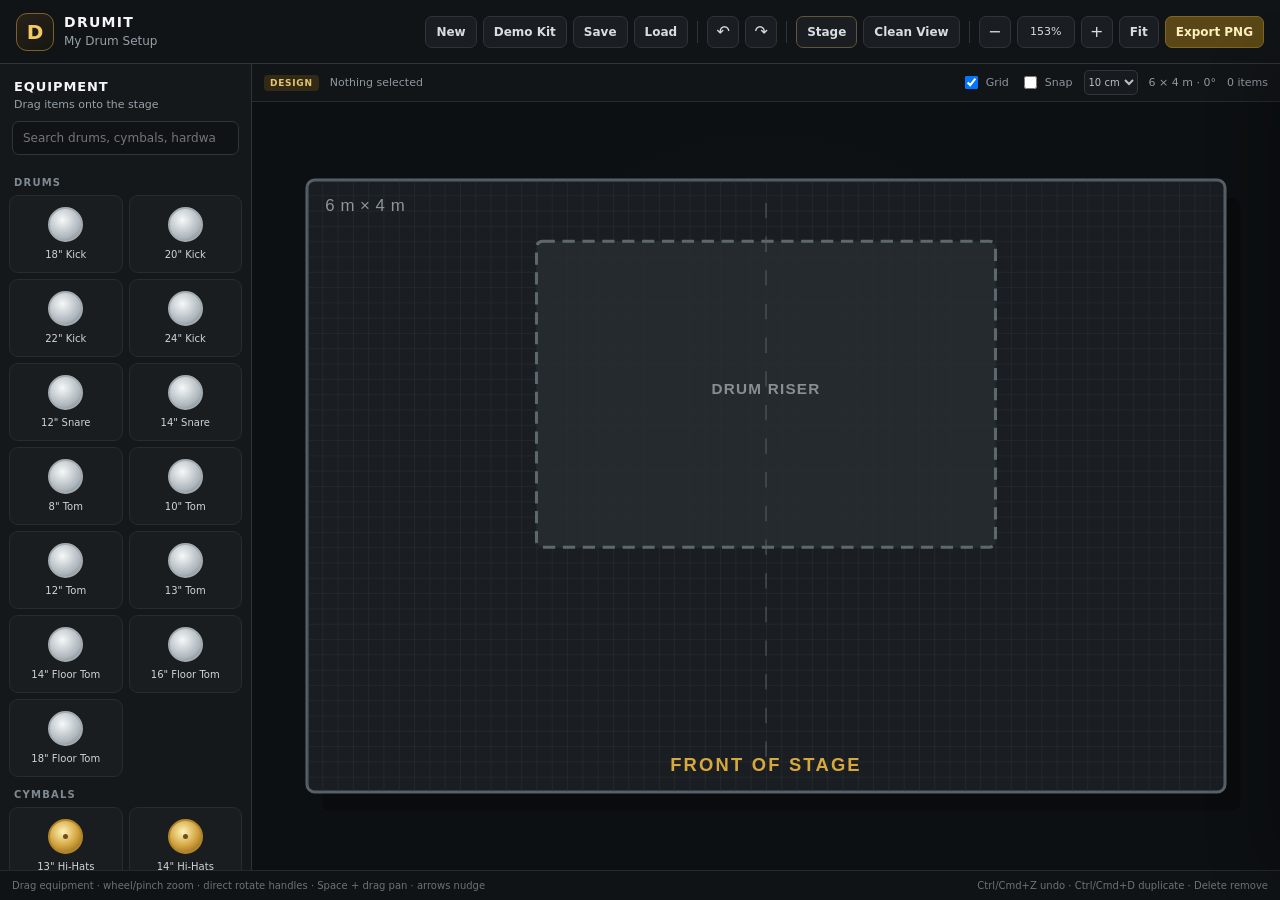
==== commit d988a65c: "Load direct rotation controls for all equipment" ====
--- a/index.html
+++ b/index.html
@@ -134,13 +134,15 @@
     </main>
 
     <footer class="footerbar">
-      <span>Drag equipment · wheel/pinch zoom · Space + drag pan · R rotates · arrows nudge</span>
+      <span>Drag equipment · wheel/pinch zoom · direct rotate handles · Space + drag pan · arrows nudge</span>
       <span>Ctrl/Cmd+Z undo · Ctrl/Cmd+D duplicate · Delete remove</span>
     </footer>
   </div>
 
   <div class="toast" id="toast" role="status" aria-live="polite"></div>
   <script src="app.js"></script>
+  <script src="riser.js"></script>
+  <script src="object-rotate.js"></script>
   <script src="touch.js"></script>
 </body>
-</html>
+</html>
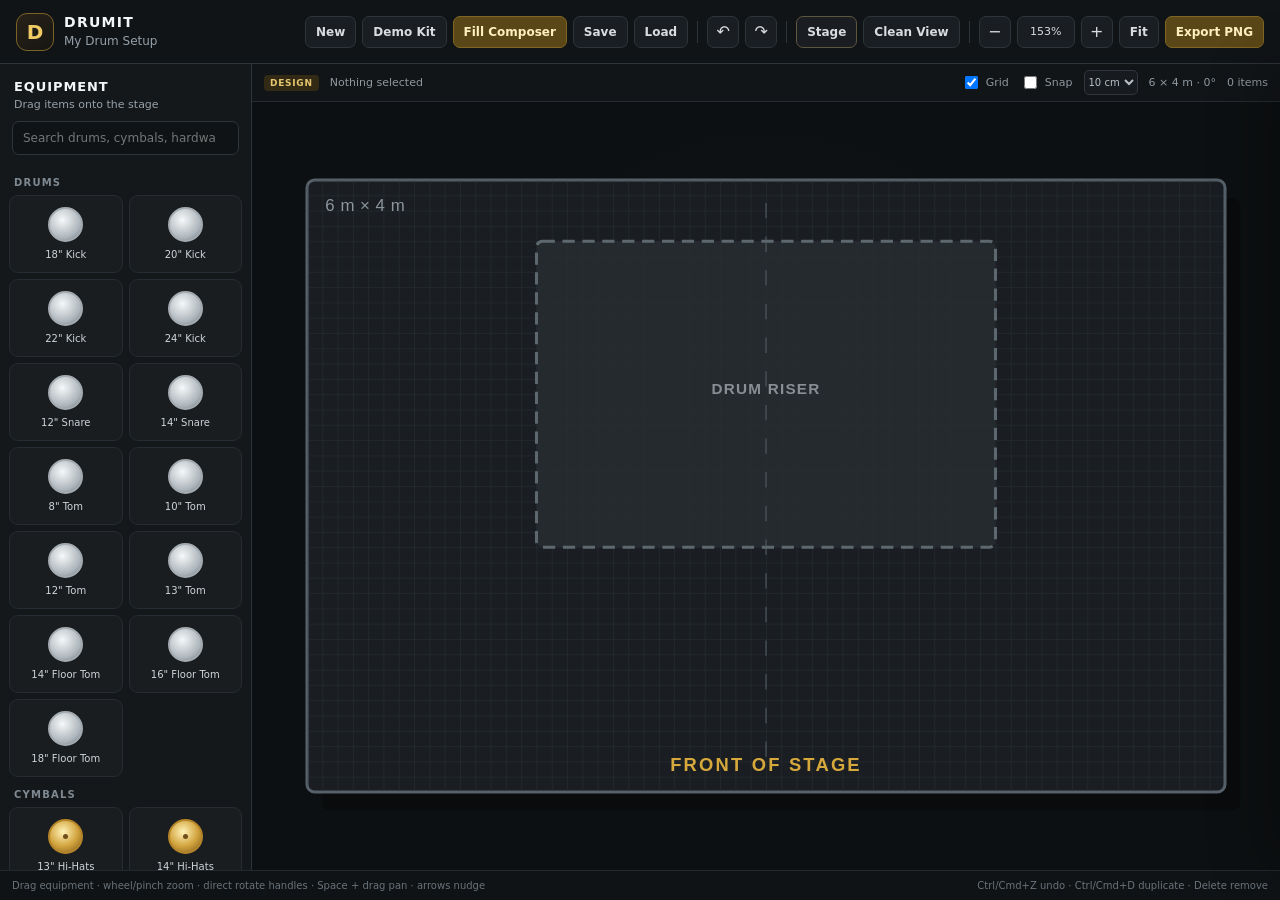
==== commit 975eff9a: "Link kit designer to Fill Composer" ====
--- a/index.html
+++ b/index.html
@@ -22,6 +22,7 @@
       <div class="toolbar" role="toolbar" aria-label="Project controls">
         <button class="tool-button" id="newProjectBtn">New</button>
         <button class="tool-button" id="demoBtn">Demo Kit</button>
+        <button class="tool-button primary" type="button" onclick="window.location.href='composer.html'">Fill Composer</button>
         <button class="tool-button" id="saveBtn">Save</button>
         <button class="tool-button" id="loadBtn">Load</button>
         <span class="toolbar-divider"></span>
